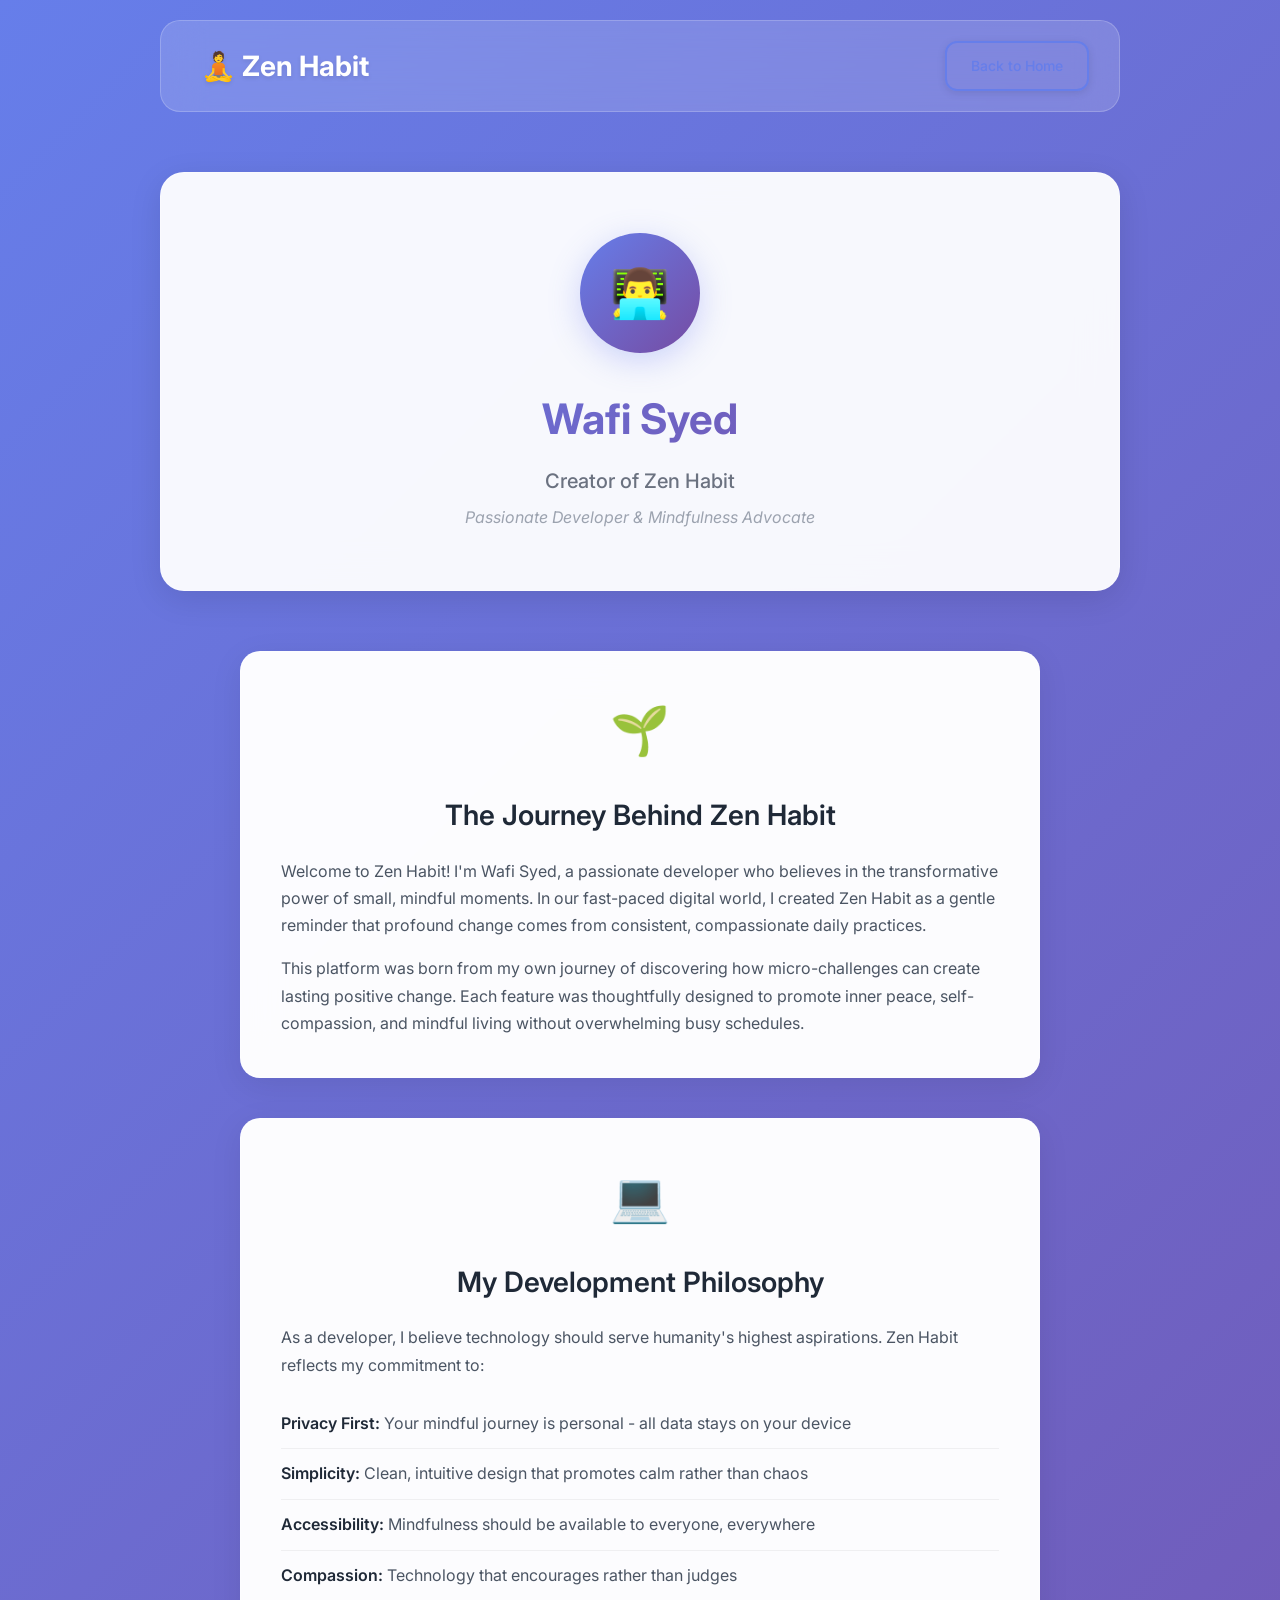
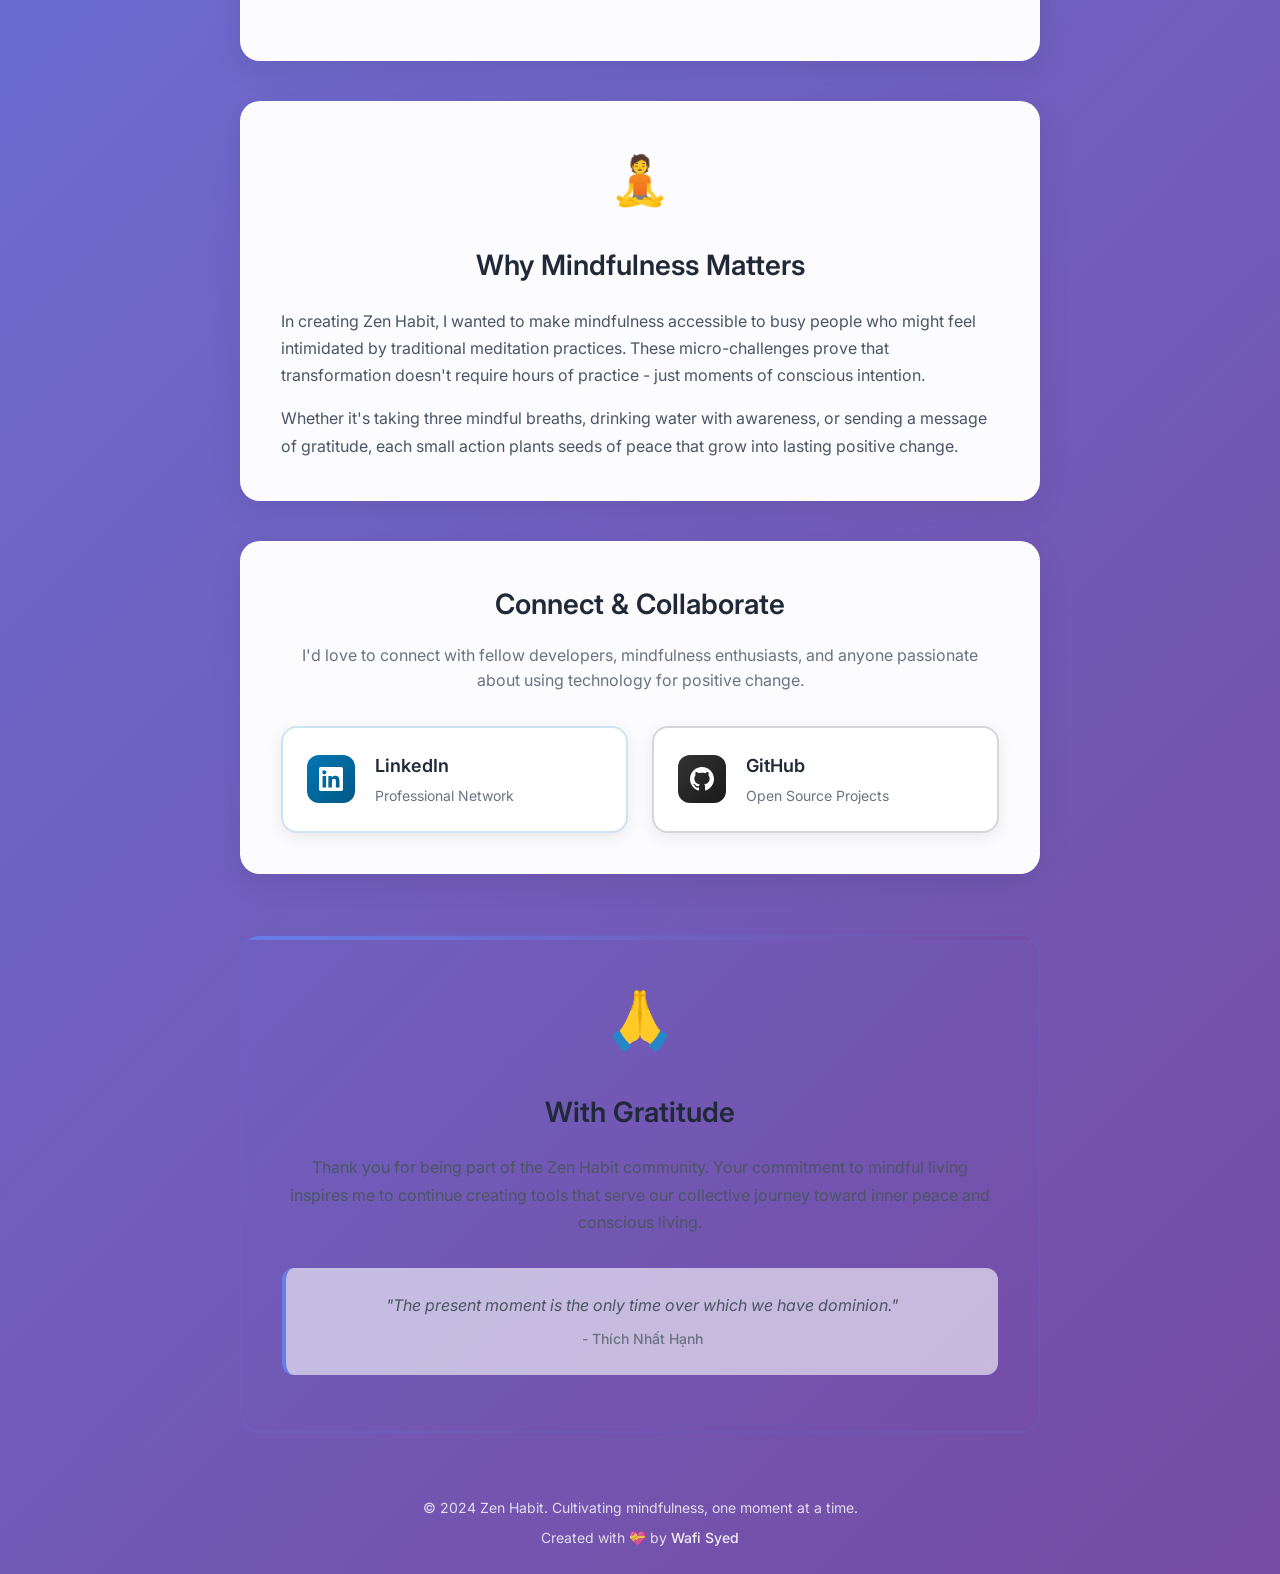
==== about.html @ 35d437af "✨ Add Beautiful About the Creator Page 🌸 NEW FEATURES: - Complete About page (about.html) with zen-i" ====
<!DOCTYPE html>
<html lang="en">
<head>
    <meta charset="UTF-8">
    <meta name="viewport" content="width=device-width, initial-scale=1.0">
    <title>About the Creator - Zen Habit</title>
    <link rel="stylesheet" href="css/styles.css">
    <link rel="stylesheet" href="css/about.css">
    <link href="https://fonts.googleapis.com/css2?family=Inter:wght@300;400;500;600;700&display=swap" rel="stylesheet">
    <link rel="icon" href="data:image/svg+xml,<svg xmlns='http://www.w3.org/2000/svg' viewBox='0 0 100 100'><text y='.9em' font-size='90'>🧘</text></svg>">
</head>
<body>
    <div class="container">
        <header class="header">
            <h1 class="logo">🧘 Zen Habit</h1>
            <nav class="nav">
                <a href="index.html" class="btn btn-outline">Back to Home</a>
            </nav>
        </header>

        <main class="main">
            <section class="about-section">
                <div class="about-hero">
                    <div class="creator-avatar">
                        <div class="avatar-placeholder">
                            <span class="avatar-emoji">👨‍💻</span>
                        </div>
                    </div>
                    <h1 class="creator-name">Wafi Syed</h1>
                    <p class="creator-title">Creator of Zen Habit</p>
                    <p class="creator-subtitle">Passionate Developer & Mindfulness Advocate</p>
                </div>

                <div class="about-content">
                    <div class="about-card">
                        <div class="card-icon">🌱</div>
                        <h2>The Journey Behind Zen Habit</h2>
                        <p>
                            Welcome to Zen Habit! I'm Wafi Syed, a passionate developer who believes in the transformative power of small, mindful moments. 
                            In our fast-paced digital world, I created Zen Habit as a gentle reminder that profound change comes from consistent, 
                            compassionate daily practices.
                        </p>
                        <p>
                            This platform was born from my own journey of discovering how micro-challenges can create lasting positive change. 
                            Each feature was thoughtfully designed to promote inner peace, self-compassion, and mindful living without overwhelming 
                            busy schedules.
                        </p>
                    </div>

                    <div class="about-card">
                        <div class="card-icon">💻</div>
                        <h2>My Development Philosophy</h2>
                        <p>
                            As a developer, I believe technology should serve humanity's highest aspirations. Zen Habit reflects my commitment to:
                        </p>
                        <ul class="philosophy-list">
                            <li><strong>Privacy First:</strong> Your mindful journey is personal - all data stays on your device</li>
                            <li><strong>Simplicity:</strong> Clean, intuitive design that promotes calm rather than chaos</li>
                            <li><strong>Accessibility:</strong> Mindfulness should be available to everyone, everywhere</li>
                            <li><strong>Compassion:</strong> Technology that encourages rather than judges</li>
                        </ul>
                    </div>

                    <div class="about-card">
                        <div class="card-icon">🧘</div>
                        <h2>Why Mindfulness Matters</h2>
                        <p>
                            In creating Zen Habit, I wanted to make mindfulness accessible to busy people who might feel intimidated by 
                            traditional meditation practices. These micro-challenges prove that transformation doesn't require hours of 
                            practice - just moments of conscious intention.
                        </p>
                        <p>
                            Whether it's taking three mindful breaths, drinking water with awareness, or sending a message of gratitude, 
                            each small action plants seeds of peace that grow into lasting positive change.
                        </p>
                    </div>

                    <div class="social-section">
                        <h2>Connect & Collaborate</h2>
                        <p>I'd love to connect with fellow developers, mindfulness enthusiasts, and anyone passionate about using technology for positive change.</p>
                        
                        <div class="social-links">
                            <a href="https://www.linkedin.com/in/wafisyed/" target="_blank" rel="noopener noreferrer" class="social-link linkedin">
                                <div class="social-icon">
                                    <svg viewBox="0 0 24 24" fill="currentColor">
                                        <path d="M20.447 20.452h-3.554v-5.569c0-1.328-.027-3.037-1.852-3.037-1.853 0-2.136 1.445-2.136 2.939v5.667H9.351V9h3.414v1.561h.046c.477-.9 1.637-1.85 3.37-1.85 3.601 0 4.267 2.37 4.267 5.455v6.286zM5.337 7.433c-1.144 0-2.063-.926-2.063-2.065 0-1.138.92-2.063 2.063-2.063 1.14 0 2.064.925 2.064 2.063 0 1.139-.925 2.065-2.064 2.065zm1.782 13.019H3.555V9h3.564v11.452zM22.225 0H1.771C.792 0 0 .774 0 1.729v20.542C0 23.227.792 24 1.771 24h20.451C23.2 24 24 23.227 24 22.271V1.729C24 .774 23.2 0 22.222 0h.003z"/>
                                    </svg>
                                </div>
                                <div class="social-text">
                                    <span class="social-title">LinkedIn</span>
                                    <span class="social-subtitle">Professional Network</span>
                                </div>
                            </a>

                            <a href="https://github.com/WafflesNZXT/" target="_blank" rel="noopener noreferrer" class="social-link github">
                                <div class="social-icon">
                                    <svg viewBox="0 0 24 24" fill="currentColor">
                                        <path d="M12 0c-6.626 0-12 5.373-12 12 0 5.302 3.438 9.8 8.207 11.387.599.111.793-.261.793-.577v-2.234c-3.338.726-4.033-1.416-4.033-1.416-.546-1.387-1.333-1.756-1.333-1.756-1.089-.745.083-.729.083-.729 1.205.084 1.839 1.237 1.839 1.237 1.07 1.834 2.807 1.304 3.492.997.107-.775.418-1.305.762-1.604-2.665-.305-5.467-1.334-5.467-5.931 0-1.311.469-2.381 1.236-3.221-.124-.303-.535-1.524.117-3.176 0 0 1.008-.322 3.301 1.23.957-.266 1.983-.399 3.003-.404 1.02.005 2.047.138 3.006.404 2.291-1.552 3.297-1.23 3.297-1.23.653 1.653.242 2.874.118 3.176.77.84 1.235 1.911 1.235 3.221 0 4.609-2.807 5.624-5.479 5.921.43.372.823 1.102.823 2.222v3.293c0 .319.192.694.801.576 4.765-1.589 8.199-6.086 8.199-11.386 0-6.627-5.373-12-12-12z"/>
                                    </svg>
                                </div>
                                <div class="social-text">
                                    <span class="social-title">GitHub</span>
                                    <span class="social-subtitle">Open Source Projects</span>
                                </div>
                            </a>
                        </div>
                    </div>

                    <div class="gratitude-section">
                        <div class="gratitude-card">
                            <div class="gratitude-icon">🙏</div>
                            <h2>With Gratitude</h2>
                            <p>
                                Thank you for being part of the Zen Habit community. Your commitment to mindful living inspires me to 
                                continue creating tools that serve our collective journey toward inner peace and conscious living.
                            </p>
                            <p class="gratitude-quote">
                                <em>"The present moment is the only time over which we have dominion."</em><br>
                                <span class="quote-author">- Thích Nhất Hạnh</span>
                            </p>
                        </div>
                    </div>
                </div>
            </section>
        </main>

        <footer class="footer">
            <p>&copy; 2024 Zen Habit. Cultivating mindfulness, one moment at a time.</p>
            <p class="footer-creator">Created with 💝 by <a href="#" class="footer-link">Wafi Syed</a></p>
        </footer>
    </div>
</body>
</html>
---- css/styles.css ----
/* Reset and Base Styles */
* {
    margin: 0;
    padding: 0;
    box-sizing: border-box;
}

body {
    font-family: 'Inter', -apple-system, BlinkMacSystemFont, 'Segoe UI', Roboto, sans-serif;
    line-height: 1.6;
    color: #333;
    background: linear-gradient(135deg, #667eea 0%, #764ba2 100%);
    min-height: 100vh;
}

.container {
    max-width: 1000px;
    margin: 0 auto;
    padding: 0 20px;
    min-height: 100vh;
    display: flex;
    flex-direction: column;
}

/* Utility Classes */
.hidden {
    display: none !important;
}

.btn {
    padding: 12px 24px;
    border: none;
    border-radius: 12px;
    font-size: 14px;
    font-weight: 500;
    cursor: pointer;
    transition: all 0.3s ease;
    text-decoration: none;
    display: inline-block;
    text-align: center;
    box-shadow: 0 2px 8px rgba(0, 0, 0, 0.1);
}

.btn-primary {
    background: linear-gradient(135deg, #667eea 0%, #764ba2 100%);
    color: white;
}

.btn-primary:hover {
    transform: translateY(-2px);
    box-shadow: 0 4px 12px rgba(0, 0, 0, 0.2);
}

.btn-secondary {
    background: transparent;
    color: white;
    border: 2px solid rgba(255, 255, 255, 0.8);
}

.btn-secondary:hover {
    background: rgba(255, 255, 255, 0.1);
    border-color: white;
}

.btn-success {
    background: linear-gradient(135deg, #10b981 0%, #059669 100%);
    color: white;
}

.btn-success:hover {
    transform: translateY(-2px);
    box-shadow: 0 4px 12px rgba(16, 185, 129, 0.3);
}

.btn-outline {
    background: transparent;
    color: #667eea;
    border: 2px solid #667eea;
}

.btn-outline:hover {
    background: #667eea;
    color: white;
}

.btn-large {
    padding: 16px 32px;
    font-size: 16px;
    font-weight: 600;
    border-radius: 16px;
}

.btn-full {
    width: 100%;
}

/* Header */
.header {
    display: flex;
    justify-content: space-between;
    align-items: center;
    padding: 20px 0;
    background: rgba(255, 255, 255, 0.15);
    backdrop-filter: blur(20px);
    border-radius: 20px;
    margin: 20px 0;
    padding: 20px 30px;
    border: 1px solid rgba(255, 255, 255, 0.2);
}

.logo {
    font-size: 28px;
    font-weight: 700;
    margin-left: 10px;
    color: white;
    text-shadow: 0 2px 4px rgba(0, 0, 0, 0.1);
}

.nav {
    display: flex;
    gap: 12px;
}

/* Main Content */
.main {
    flex: 1;
    display: flex;
    flex-direction: column;
    justify-content: center;
}

/* Welcome Section */
.welcome-section {
    text-align: center;
    color: white;
    padding: 40px 0;
}

.hero h2 {
    font-size: 52px;
    font-weight: 700;
    margin-bottom: 24px;
    line-height: 1.2;
    text-shadow: 0 2px 8px rgba(0, 0, 0, 0.1);
}

.hero p {
    font-size: 22px;
    margin-bottom: 40px;
    opacity: 0.95;
    max-width: 700px;
    margin-left: auto;
    margin-right: auto;
    line-height: 1.6;
}

.cta-buttons {
    display: flex;
    gap: 20px;
    justify-content: center;
    margin-bottom: 80px;
}

.features {
    display: grid;
    grid-template-columns: repeat(auto-fit, minmax(320px, 1fr));
    gap: 30px;
    margin-top: 60px;
}

.feature {
    background: rgba(255, 255, 255, 0.15);
    backdrop-filter: blur(20px);
    padding: 40px 30px;
    border-radius: 20px;
    text-align: center;
    border: 1px solid rgba(255, 255, 255, 0.2);
    transition: transform 0.3s ease;
}

.feature:hover {
    transform: translateY(-5px);
}

.feature-icon {
    font-size: 56px;
    margin-bottom: 24px;
}

.feature h3 {
    font-size: 24px;
    font-weight: 600;
    margin-bottom: 16px;
}

.feature p {
    opacity: 0.9;
    font-size: 16px;
    line-height: 1.6;
}

/* Dashboard Section */
.dashboard-section {
    background: rgba(255, 255, 255, 0.98);
    backdrop-filter: blur(20px);
    border-radius: 24px;
    padding: 40px;
    margin: 20px 0;
    color: #333;
    border: 1px solid rgba(255, 255, 255, 0.3);
    box-shadow: 0 8px 32px rgba(0, 0, 0, 0.1);
}

.user-welcome {
    text-align: center;
    margin-bottom: 40px;
}

.user-welcome h2 {
    font-size: 36px;
    font-weight: 600;
    margin-bottom: 24px;
    color: #1f2937;
    background: linear-gradient(135deg, #667eea 0%, #764ba2 100%);
    -webkit-background-clip: text;
    -webkit-text-fill-color: transparent;
    background-clip: text;
}

.user-stats {
    display: flex;
    justify-content: center;
    gap: 60px;
}

.stat {
    text-align: center;
}

.stat-number {
    display: block;
    font-size: 42px;
    font-weight: 700;
    background: linear-gradient(135deg, #667eea 0%, #764ba2 100%);
    -webkit-background-clip: text;
    -webkit-text-fill-color: transparent;
    background-clip: text;
}

.stat-label {
    font-size: 14px;
    color: #6b7280;
    font-weight: 500;
    text-transform: uppercase;
    letter-spacing: 0.5px;
}

/* Challenge Card */
.challenge-card {
    background: white;
    border-radius: 20px;
    padding: 32px;
    box-shadow: 0 12px 32px rgba(0, 0, 0, 0.08);
    margin-bottom: 32px;
    border: 1px solid rgba(0, 0, 0, 0.05);
}

.challenge-header {
    display: flex;
    justify-content: space-between;
    align-items: center;
    margin-bottom: 24px;
}

.challenge-header h3 {
    font-size: 22px;
    font-weight: 600;
    color: #1f2937;
}

.challenge-date {
    font-size: 14px;
    color: #6b7280;
    font-weight: 500;
}

.challenge-content {
    display: flex;
    align-items: center;
    gap: 24px;
    margin-bottom: 32px;
}

.challenge-icon {
    font-size: 56px;
    width: 96px;
    height: 96px;
    display: flex;
    align-items: center;
    justify-content: center;
    background: linear-gradient(135deg, #f3f4f6 0%, #e5e7eb 100%);
    border-radius: 50%;
    box-shadow: 0 4px 12px rgba(0, 0, 0, 0.1);
}

.challenge-text h4 {
    font-size: 26px;
    font-weight: 600;
    margin-bottom: 12px;
    color: #1f2937;
}

.challenge-text p {
    color: #6b7280;
    font-size: 16px;
    line-height: 1.6;
}

.challenge-actions {
    display: flex;
    gap: 16px;
}

.challenge-status {
    margin-top: 24px;
    padding: 20px;
    background: linear-gradient(135deg, #ecfdf5 0%, #d1fae5 100%);
    border-radius: 12px;
    border-left: 4px solid #10b981;
}

.status-complete {
    display: flex;
    align-items: center;
    gap: 12px;
    color: #065f46;
    font-weight: 500;
}

.status-icon {
    font-size: 20px;
}

.dashboard-actions {
    display: flex;
    gap: 16px;
    justify-content: center;
}

/* Progress Section */
.progress-section {
    background: rgba(255, 255, 255, 0.98);
    backdrop-filter: blur(20px);
    border-radius: 24px;
    padding: 40px;
    margin: 20px 0;
    color: #333;
    border: 1px solid rgba(255, 255, 255, 0.3);
    box-shadow: 0 8px 32px rgba(0, 0, 0, 0.1);
}

.progress-header {
    display: flex;
    justify-content: space-between;
    align-items: center;
    margin-bottom: 32px;
}

.progress-header h2 {
    font-size: 32px;
    font-weight: 600;
    background: linear-gradient(135deg, #667eea 0%, #764ba2 100%);
    -webkit-background-clip: text;
    -webkit-text-fill-color: transparent;
    background-clip: text;
}

.progress-stats {
    display: grid;
    grid-template-columns: repeat(auto-fit, minmax(320px, 1fr));
    gap: 32px;
}

.progress-card {
    background: white;
    border-radius: 20px;
    padding: 28px;
    box-shadow: 0 8px 24px rgba(0, 0, 0, 0.08);
    border: 1px solid rgba(0, 0, 0, 0.05);
}

.progress-card h3 {
    font-size: 20px;
    font-weight: 600;
    margin-bottom: 24px;
    color: #1f2937;
}

.week-grid {
    display: grid;
    grid-template-columns: repeat(7, 1fr);
    gap: 8px;
}

.day-cell {
    aspect-ratio: 1;
    border-radius: 12px;
    display: flex;
    align-items: center;
    justify-content: center;
    font-size: 12px;
    font-weight: 500;
    background: #f9fafb;
    color: #6b7280;
    transition: all 0.3s ease;
}

.day-cell.completed {
    background: linear-gradient(135deg, #10b981 0%, #059669 100%);
    color: white;
    transform: scale(1.1);
}

.day-cell.today {
    border: 2px solid #667eea;
    background: rgba(102, 126, 234, 0.1);
}

.recent-challenges {
    display: flex;
    flex-direction: column;
    gap: 16px;
}

.recent-challenge {
    display: flex;
    align-items: center;
    gap: 16px;
    padding: 16px;
    background: #f9fafb;
    border-radius: 12px;
    transition: background 0.3s ease;
}

.recent-challenge:hover {
    background: #f3f4f6;
}

.recent-challenge-icon {
    font-size: 24px;
}

.recent-challenge-text {
    flex: 1;
}

.recent-challenge-title {
    font-weight: 500;
    color: #1f2937;
    font-size: 14px;
    margin-bottom: 4px;
}

.recent-challenge-date {
    font-size: 12px;
    color: #6b7280;
}

.recent-challenge-status {
    font-size: 12px;
    padding: 6px 12px;
    border-radius: 8px;
    font-weight: 500;
}

.recent-challenge-status.completed {
    background: #ecfdf5;
    color: #065f46;
}

.recent-challenge-status.skipped {
    background: #fef3c7;
    color: #92400e;
}

/* Footer */
.footer {
    text-align: center;
    padding: 24px 0;
    color: rgba(255, 255, 255, 0.8);
    font-size: 14px;
}

.footer-creator {
    margin-top: 8px;
    font-size: 14px;
    color: rgba(255, 255, 255, 0.8);
}

.footer-link {
    color: rgba(255, 255, 255, 0.9);
    text-decoration: none;
    font-weight: 500;
    transition: color 0.3s ease;
}

.footer-link:hover {
    color: white;
    text-decoration: underline;
}

/* Responsive Design */
@media (max-width: 768px) {
    .container {
        padding: 0 16px;
    }
    
    .header {
        flex-direction: column;
        gap: 20px;
        text-align: center;
    }
    
    .hero h2 {
        font-size: 40px;
    }
    
    .hero p {
        font-size: 18px;
    }
    
    .cta-buttons {
        flex-direction: column;
        align-items: center;
    }
    
    .features {
        grid-template-columns: 1fr;
        gap: 20px;
    }
    
    .user-stats {
        gap: 40px;
    }
    
    .challenge-content {
        flex-direction: column;
        text-align: center;
    }
    
    .challenge-actions {
        flex-direction: column;
    }
    
    .dashboard-actions {
        flex-direction: column;
    }
    
    .progress-header {
        flex-direction: column;
        gap: 16px;
        text-align: center;
    }
    
    .progress-stats {
        grid-template-columns: 1fr;
    }
}

@media (max-width: 480px) {
    .dashboard-section,
    .progress-section {
        padding: 24px;
        margin: 16px 0;
    }
    
    .challenge-card {
        padding: 24px;
    }
    
    .hero h2 {
        font-size: 32px;
    }
    
    .user-welcome h2 {
        font-size: 28px;
    }
    
    .user-stats {
        gap: 24px;
    }
    
    .stat-number {
        font-size: 32px;
    }
}
---- css/about.css ----
/* About Page Styles for Zen Habit */

.about-section {
    padding: 40px 0;
    color: #333;
}

.about-hero {
    text-align: center;
    margin-bottom: 60px;
    background: rgba(255, 255, 255, 0.95);
    backdrop-filter: blur(20px);
    border-radius: 24px;
    padding: 60px 40px;
    border: 1px solid rgba(255, 255, 255, 0.3);
    box-shadow: 0 8px 32px rgba(0, 0, 0, 0.1);
}

.creator-avatar {
    margin-bottom: 32px;
}

.avatar-placeholder {
    width: 120px;
    height: 120px;
    border-radius: 50%;
    background: linear-gradient(135deg, #667eea 0%, #764ba2 100%);
    display: flex;
    align-items: center;
    justify-content: center;
    margin: 0 auto;
    box-shadow: 0 8px 32px rgba(102, 126, 234, 0.3);
    transition: transform 0.3s ease;
}

.avatar-placeholder:hover {
    transform: scale(1.05);
}

.avatar-emoji {
    font-size: 48px;
    filter: brightness(1.2);
}

.creator-name {
    font-size: 42px;
    font-weight: 700;
    margin-bottom: 12px;
    background: linear-gradient(135deg, #667eea 0%, #764ba2 100%);
    -webkit-background-clip: text;
    -webkit-text-fill-color: transparent;
    background-clip: text;
}

.creator-title {
    font-size: 20px;
    font-weight: 500;
    color: #6b7280;
    margin-bottom: 8px;
}

.creator-subtitle {
    font-size: 16px;
    color: #9ca3af;
    font-style: italic;
}

.about-content {
    display: flex;
    flex-direction: column;
    gap: 40px;
    max-width: 800px;
    margin: 0 auto;
}

.about-card {
    background: rgba(255, 255, 255, 0.98);
    backdrop-filter: blur(20px);
    border-radius: 20px;
    padding: 40px;
    border: 1px solid rgba(255, 255, 255, 0.3);
    box-shadow: 0 8px 32px rgba(0, 0, 0, 0.08);
    transition: transform 0.3s ease, box-shadow 0.3s ease;
}

.about-card:hover {
    transform: translateY(-5px);
    box-shadow: 0 12px 40px rgba(0, 0, 0, 0.12);
}

.card-icon {
    font-size: 48px;
    margin-bottom: 24px;
    text-align: center;
}

.about-card h2 {
    font-size: 28px;
    font-weight: 600;
    margin-bottom: 20px;
    color: #1f2937;
    text-align: center;
}

.about-card p {
    font-size: 16px;
    line-height: 1.7;
    color: #4b5563;
    margin-bottom: 16px;
}

.about-card p:last-child {
    margin-bottom: 0;
}

.philosophy-list {
    list-style: none;
    padding: 0;
    margin: 20px 0;
}

.philosophy-list li {
    padding: 12px 0;
    border-bottom: 1px solid rgba(0, 0, 0, 0.05);
    font-size: 16px;
    line-height: 1.6;
    color: #4b5563;
}

.philosophy-list li:last-child {
    border-bottom: none;
}

.philosophy-list strong {
    color: #1f2937;
    font-weight: 600;
}

.social-section {
    background: rgba(255, 255, 255, 0.98);
    backdrop-filter: blur(20px);
    border-radius: 20px;
    padding: 40px;
    border: 1px solid rgba(255, 255, 255, 0.3);
    box-shadow: 0 8px 32px rgba(0, 0, 0, 0.08);
    text-align: center;
}

.social-section h2 {
    font-size: 28px;
    font-weight: 600;
    margin-bottom: 16px;
    color: #1f2937;
}

.social-section p {
    font-size: 16px;
    color: #6b7280;
    margin-bottom: 32px;
    line-height: 1.6;
}

.social-links {
    display: grid;
    grid-template-columns: repeat(auto-fit, minmax(280px, 1fr));
    gap: 24px;
    margin-top: 32px;
}

.social-link {
    display: flex;
    align-items: center;
    gap: 20px;
    padding: 24px;
    background: white;
    border-radius: 16px;
    text-decoration: none;
    color: inherit;
    border: 2px solid transparent;
    transition: all 0.3s ease;
    box-shadow: 0 4px 16px rgba(0, 0, 0, 0.08);
}

.social-link:hover {
    transform: translateY(-3px);
    box-shadow: 0 8px 24px rgba(0, 0, 0, 0.12);
}

.social-link.linkedin {
    border-color: rgba(0, 119, 181, 0.2);
}

.social-link.linkedin:hover {
    border-color: #0077b5;
    background: rgba(0, 119, 181, 0.02);
}

.social-link.github {
    border-color: rgba(51, 51, 51, 0.2);
}

.social-link.github:hover {
    border-color: #333;
    background: rgba(51, 51, 51, 0.02);
}

.social-icon {
    width: 48px;
    height: 48px;
    display: flex;
    align-items: center;
    justify-content: center;
    border-radius: 12px;
    flex-shrink: 0;
}

.linkedin .social-icon {
    background: linear-gradient(135deg, #0077b5 0%, #005885 100%);
    color: white;
}

.github .social-icon {
    background: linear-gradient(135deg, #333 0%, #1a1a1a 100%);
    color: white;
}

.social-icon svg {
    width: 24px;
    height: 24px;
}

.social-text {
    display: flex;
    flex-direction: column;
    align-items: flex-start;
    text-align: left;
}

.social-title {
    font-size: 18px;
    font-weight: 600;
    color: #1f2937;
    margin-bottom: 4px;
}

.social-subtitle {
    font-size: 14px;
    color: #6b7280;
}

.gratitude-section {
    margin-top: 20px;
}

.gratitude-card {
    background: linear-gradient(135deg, rgba(102, 126, 234, 0.05) 0%, rgba(118, 75, 162, 0.05) 100%);
    border: 2px solid rgba(102, 126, 234, 0.1);
    border-radius: 20px;
    padding: 40px;
    text-align: center;
    position: relative;
    overflow: hidden;
}

.gratitude-card::before {
    content: '';
    position: absolute;
    top: 0;
    left: 0;
    right: 0;
    height: 4px;
    background: linear-gradient(135deg, #667eea 0%, #764ba2 100%);
}

.gratitude-icon {
    font-size: 56px;
    margin-bottom: 24px;
}

.gratitude-card h2 {
    font-size: 28px;
    font-weight: 600;
    margin-bottom: 20px;
    color: #1f2937;
}

.gratitude-card p {
    font-size: 16px;
    line-height: 1.7;
    color: #4b5563;
    margin-bottom: 16px;
}

.gratitude-quote {
    font-size: 18px;
    font-style: italic;
    color: #667eea;
    margin-top: 32px;
    padding: 24px;
    background: rgba(255, 255, 255, 0.6);
    border-radius: 12px;
    border-left: 4px solid #667eea;
}

.quote-author {
    font-size: 14px;
    font-weight: 500;
    color: #6b7280;
    font-style: normal;
    margin-top: 8px;
    display: block;
}

.footer-creator {
    margin-top: 8px;
    font-size: 14px;
    color: rgba(255, 255, 255, 0.8);
}

.footer-link {
    color: rgba(255, 255, 255, 0.9);
    text-decoration: none;
    font-weight: 500;
    transition: color 0.3s ease;
}

.footer-link:hover {
    color: white;
    text-decoration: underline;
}

/* Responsive Design */
@media (max-width: 768px) {
    .about-hero {
        padding: 40px 24px;
    }
    
    .creator-name {
        font-size: 32px;
    }
    
    .about-card {
        padding: 28px;
    }
    
    .about-card h2 {
        font-size: 24px;
    }
    
    .social-links {
        grid-template-columns: 1fr;
    }
    
    .social-link {
        padding: 20px;
    }
    
    .gratitude-card {
        padding: 28px;
    }
}

@media (max-width: 480px) {
    .about-section {
        padding: 20px 0;
    }
    
    .about-hero {
        padding: 32px 20px;
        margin-bottom: 40px;
    }
    
    .avatar-placeholder {
        width: 100px;
        height: 100px;
    }
    
    .avatar-emoji {
        font-size: 40px;
    }
    
    .creator-name {
        font-size: 28px;
    }
    
    .about-content {
        gap: 28px;
    }
    
    .about-card {
        padding: 24px;
    }
    
    .card-icon {
        font-size: 40px;
        margin-bottom: 20px;
    }
    
    .about-card h2 {
        font-size: 22px;
    }
    
    .social-section {
        padding: 28px;
    }
    
    .social-link {
        flex-direction: column;
        text-align: center;
        gap: 16px;
        padding: 24px 16px;
    }
    
    .social-text {
        align-items: center;
        text-align: center;
    }
    
    .gratitude-card {
        padding: 24px;
    }
    
    .gratitude-icon {
        font-size: 48px;
    }
    
    .gratitude-quote {
        font-size: 16px;
        padding: 20px;
    }
}
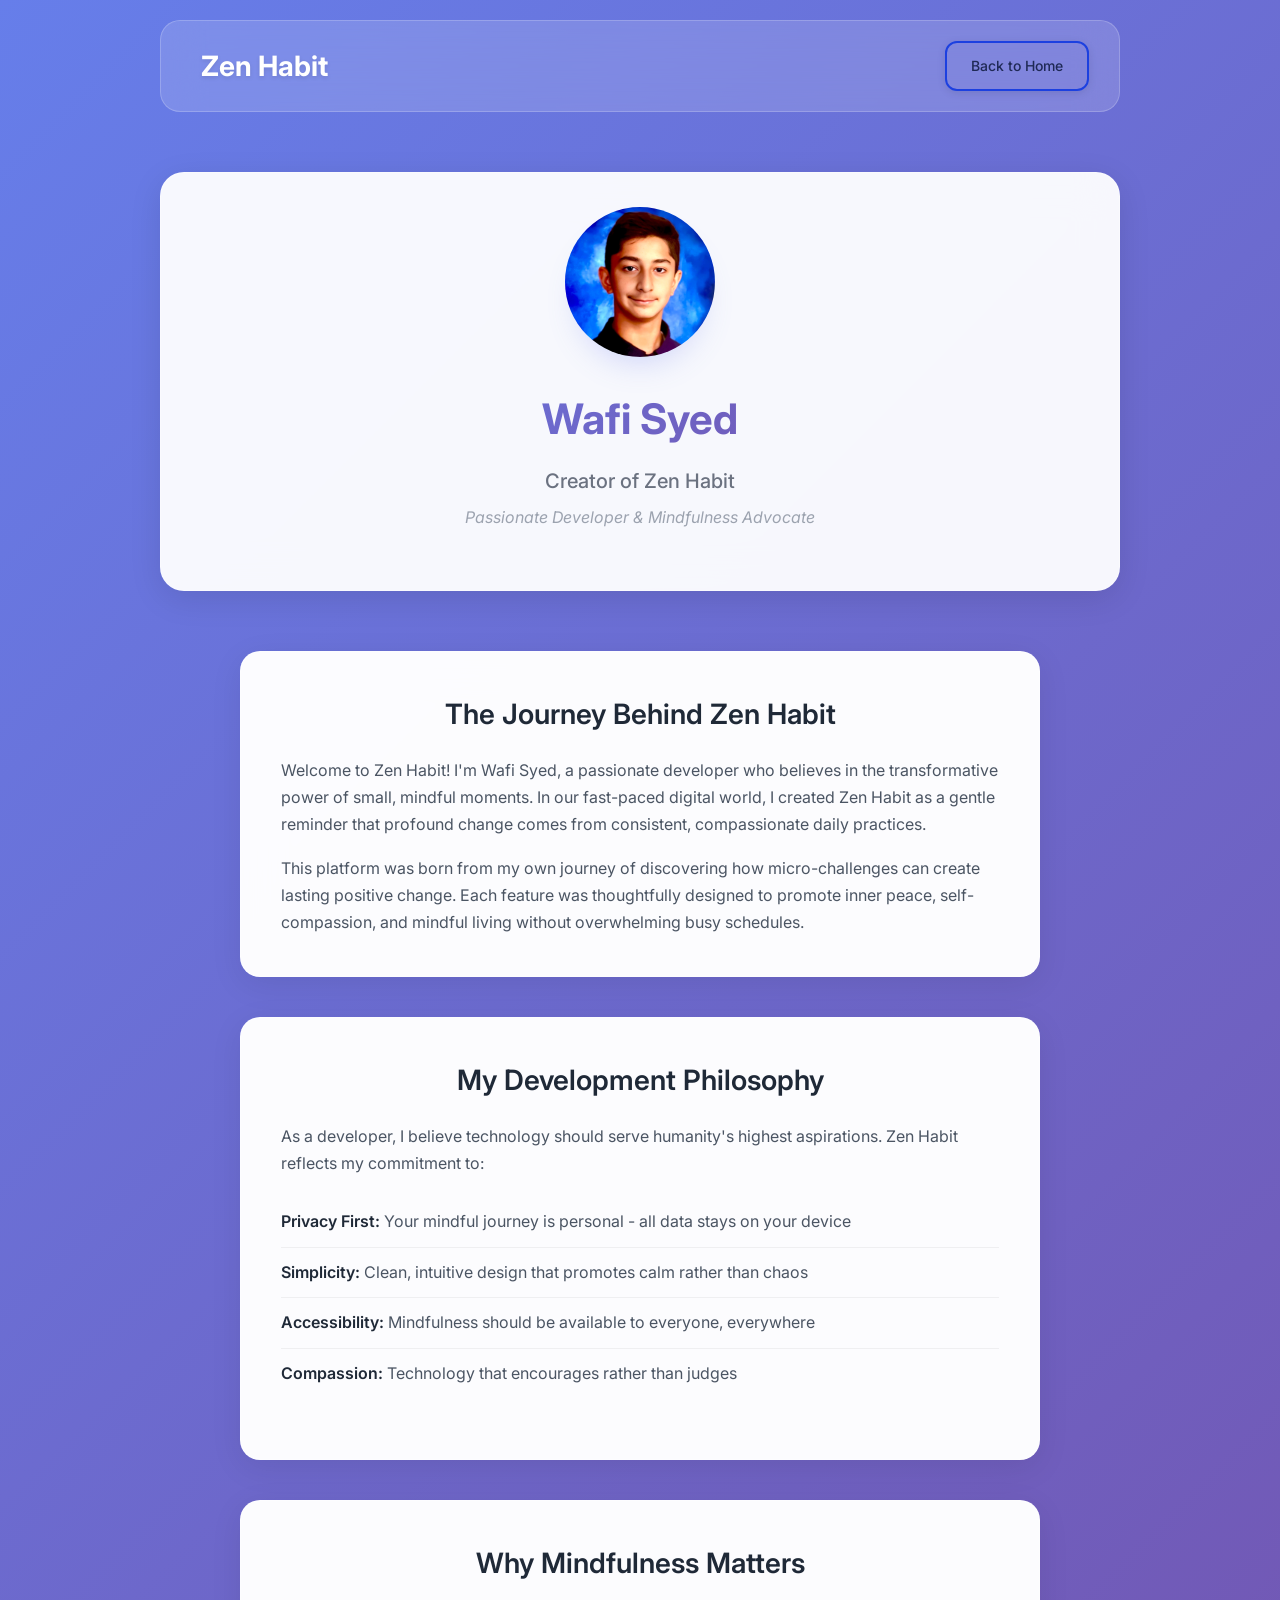
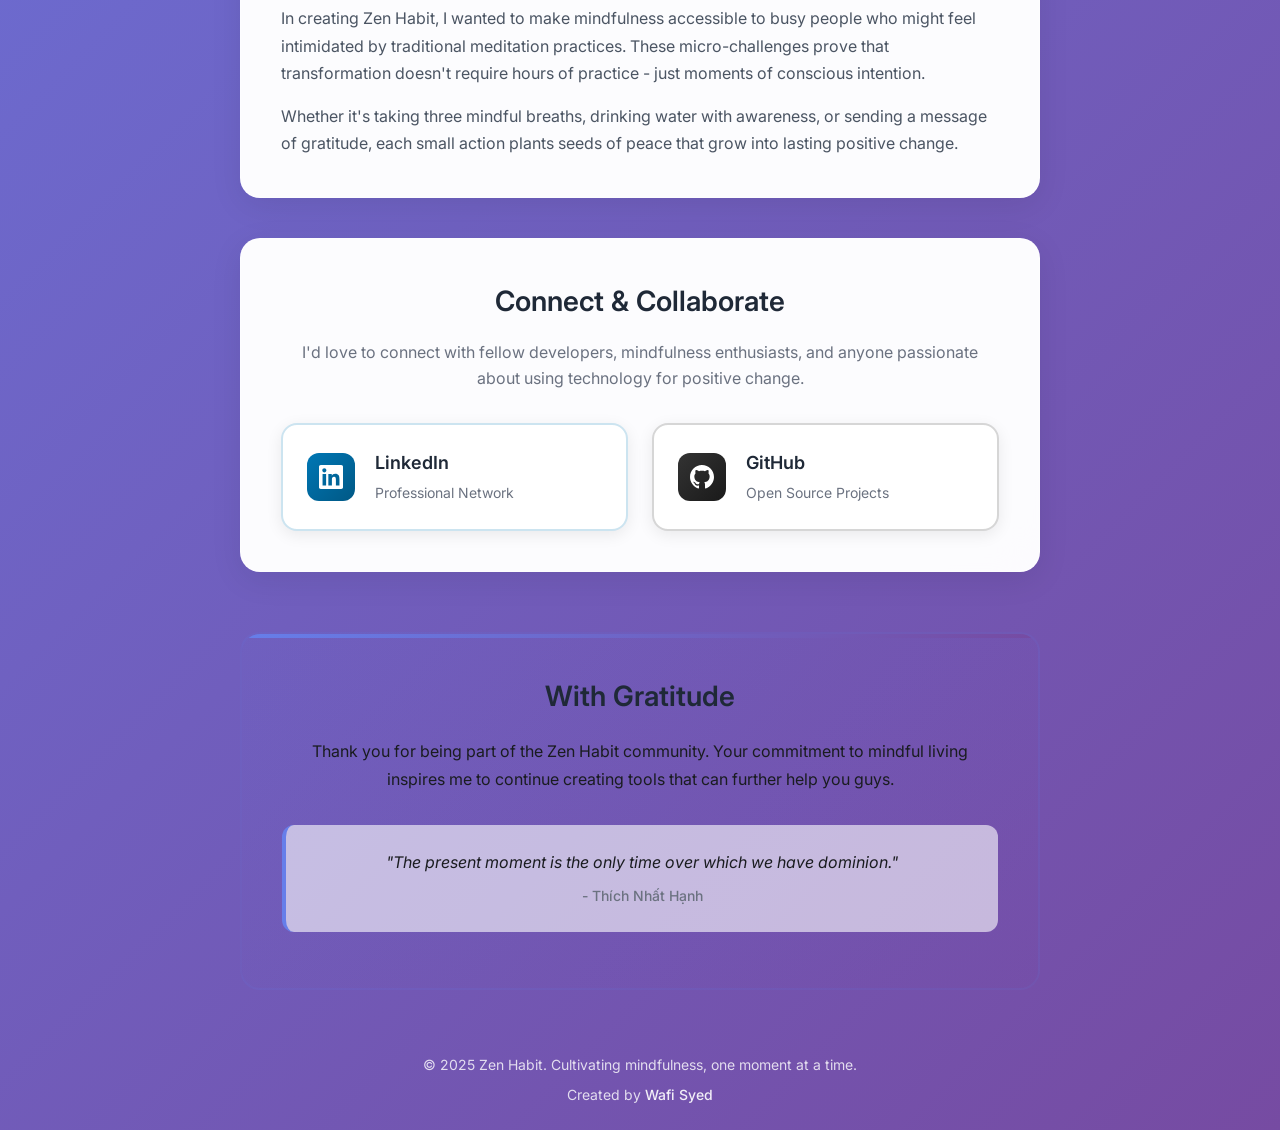
==== commit f5fc805b: "New Changes: About Me Page, Home Page." ====
--- a/about.html
+++ b/about.html
@@ -12,7 +12,7 @@
 <body>
     <div class="container">
         <header class="header">
-            <h1 class="logo">🧘 Zen Habit</h1>
+            <h1 class="logo">Zen Habit</h1>
             <nav class="nav">
                 <a href="index.html" class="btn btn-outline">Back to Home</a>
             </nav>
@@ -23,7 +23,7 @@
                 <div class="about-hero">
                     <div class="creator-avatar">
                         <div class="avatar-placeholder">
-                            <span class="avatar-emoji">👨‍💻</span>
+                            <span class="avatar-emoji"><img class="aboutlogo" src="WafiSyedLogo.jpeg"></span>
                         </div>
                     </div>
                     <h1 class="creator-name">Wafi Syed</h1>
@@ -33,7 +33,6 @@
 
                 <div class="about-content">
                     <div class="about-card">
-                        <div class="card-icon">🌱</div>
                         <h2>The Journey Behind Zen Habit</h2>
                         <p>
                             Welcome to Zen Habit! I'm Wafi Syed, a passionate developer who believes in the transformative power of small, mindful moments. 
@@ -48,7 +47,6 @@
                     </div>
 
                     <div class="about-card">
-                        <div class="card-icon">💻</div>
                         <h2>My Development Philosophy</h2>
                         <p>
                             As a developer, I believe technology should serve humanity's highest aspirations. Zen Habit reflects my commitment to:
@@ -62,7 +60,6 @@
                     </div>
 
                     <div class="about-card">
-                        <div class="card-icon">🧘</div>
                         <h2>Why Mindfulness Matters</h2>
                         <p>
                             In creating Zen Habit, I wanted to make mindfulness accessible to busy people who might feel intimidated by 
@@ -108,11 +105,10 @@
 
                     <div class="gratitude-section">
                         <div class="gratitude-card">
-                            <div class="gratitude-icon">🙏</div>
                             <h2>With Gratitude</h2>
                             <p>
                                 Thank you for being part of the Zen Habit community. Your commitment to mindful living inspires me to 
-                                continue creating tools that serve our collective journey toward inner peace and conscious living.
+                                continue creating tools that can further help you guys.
                             </p>
                             <p class="gratitude-quote">
                                 <em>"The present moment is the only time over which we have dominion."</em><br>
@@ -125,8 +121,8 @@
         </main>
 
         <footer class="footer">
-            <p>&copy; 2024 Zen Habit. Cultivating mindfulness, one moment at a time.</p>
-            <p class="footer-creator">Created with 💝 by <a href="#" class="footer-link">Wafi Syed</a></p>
+            <p>&copy; 2025 Zen Habit. Cultivating mindfulness, one moment at a time.</p>
+            <p class="footer-creator">Created by <a href="#" class="footer-link">Wafi Syed</a></p>
         </footer>
     </div>
 </body>
--- a/css/styles.css
+++ b/css/styles.css
@@ -74,8 +74,9 @@
 
 .btn-outline {
     background: transparent;
-    color: #667eea;
-    border: 2px solid #667eea;
+    text-align: center;
+    color: #1f2955;
+    border: 2px solid #1c40e0;
 }
 
 .btn-outline:hover {
--- a/css/about.css
+++ b/css/about.css
@@ -38,8 +38,13 @@
 }
 
 .avatar-emoji {
-    font-size: 48px;
+    font-size: 50px;
     filter: brightness(1.2);
+}
+
+.aboutlogo {
+    width: 150px;
+    border-radius: 50%;
 }
 
 .creator-name {
@@ -287,7 +292,7 @@
 .gratitude-card p {
     font-size: 16px;
     line-height: 1.7;
-    color: #4b5563;
+    color: #1a1c20;
     margin-bottom: 16px;
 }
 
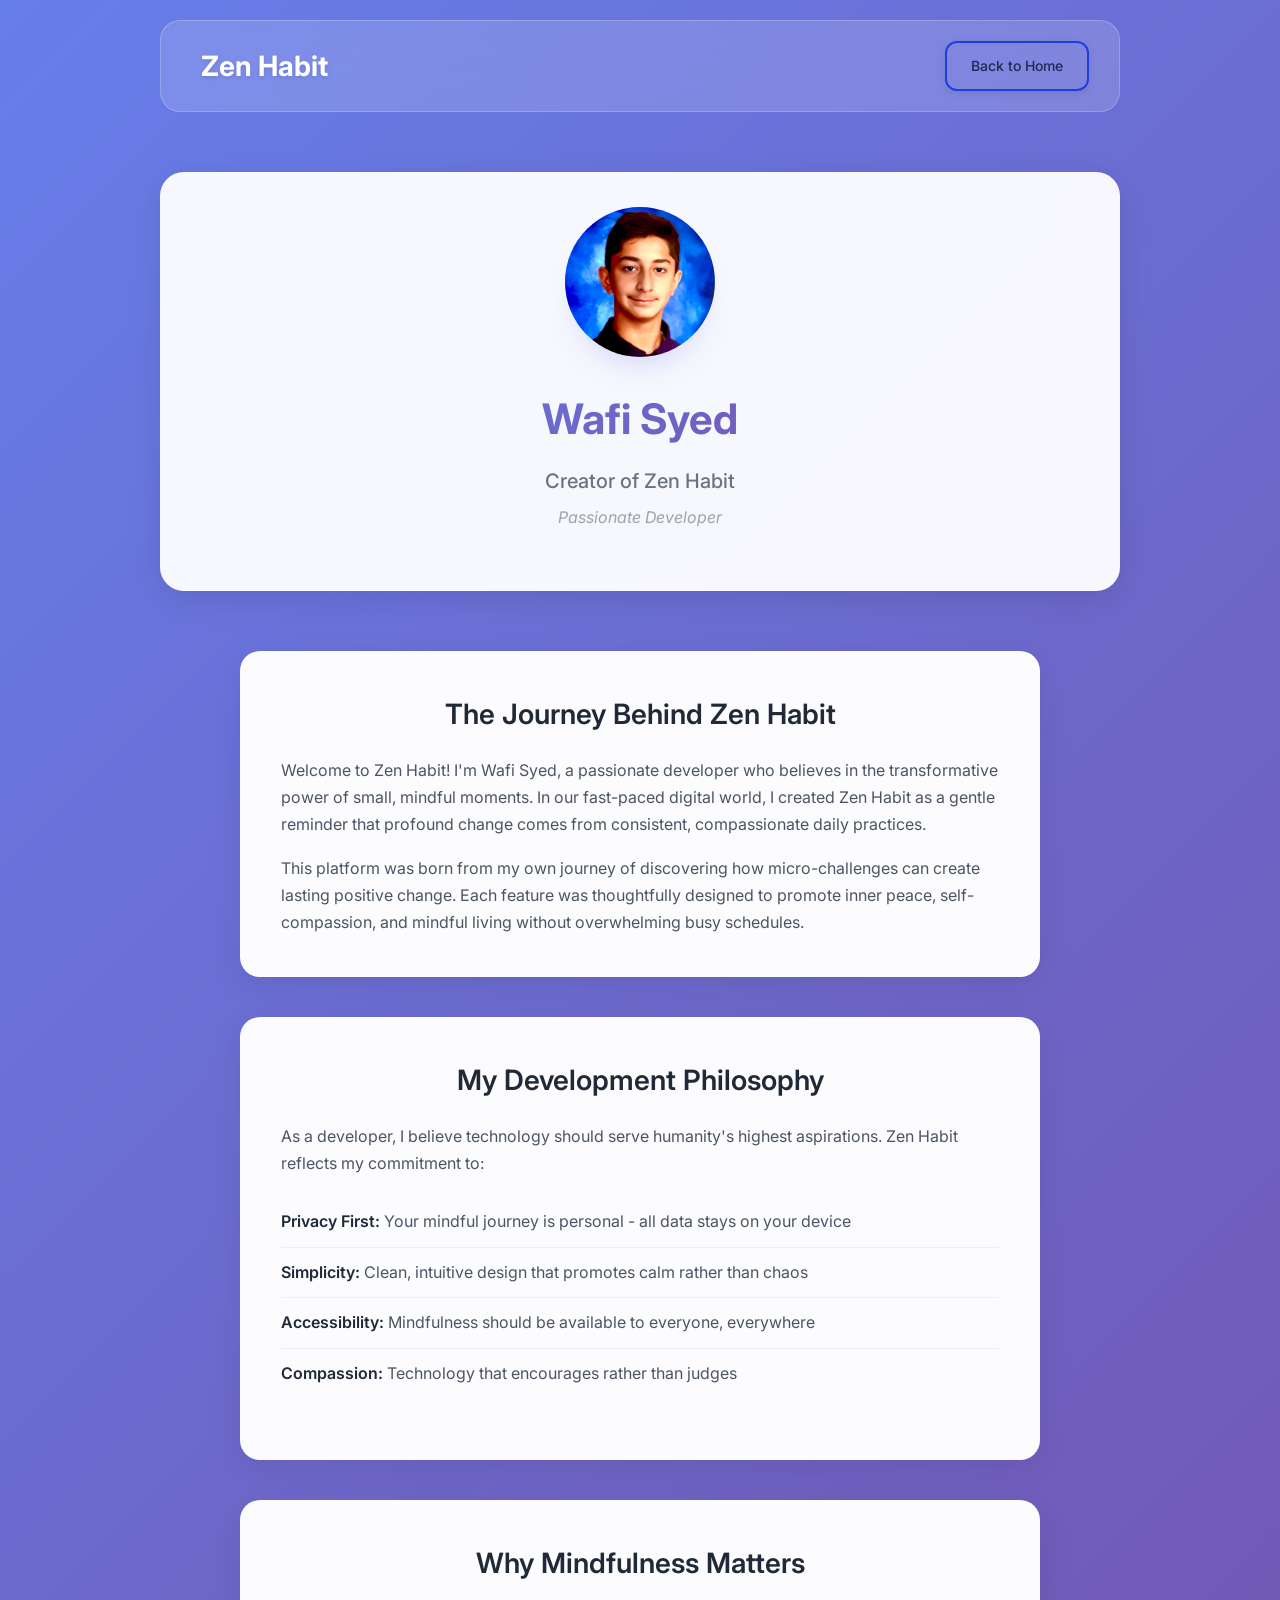
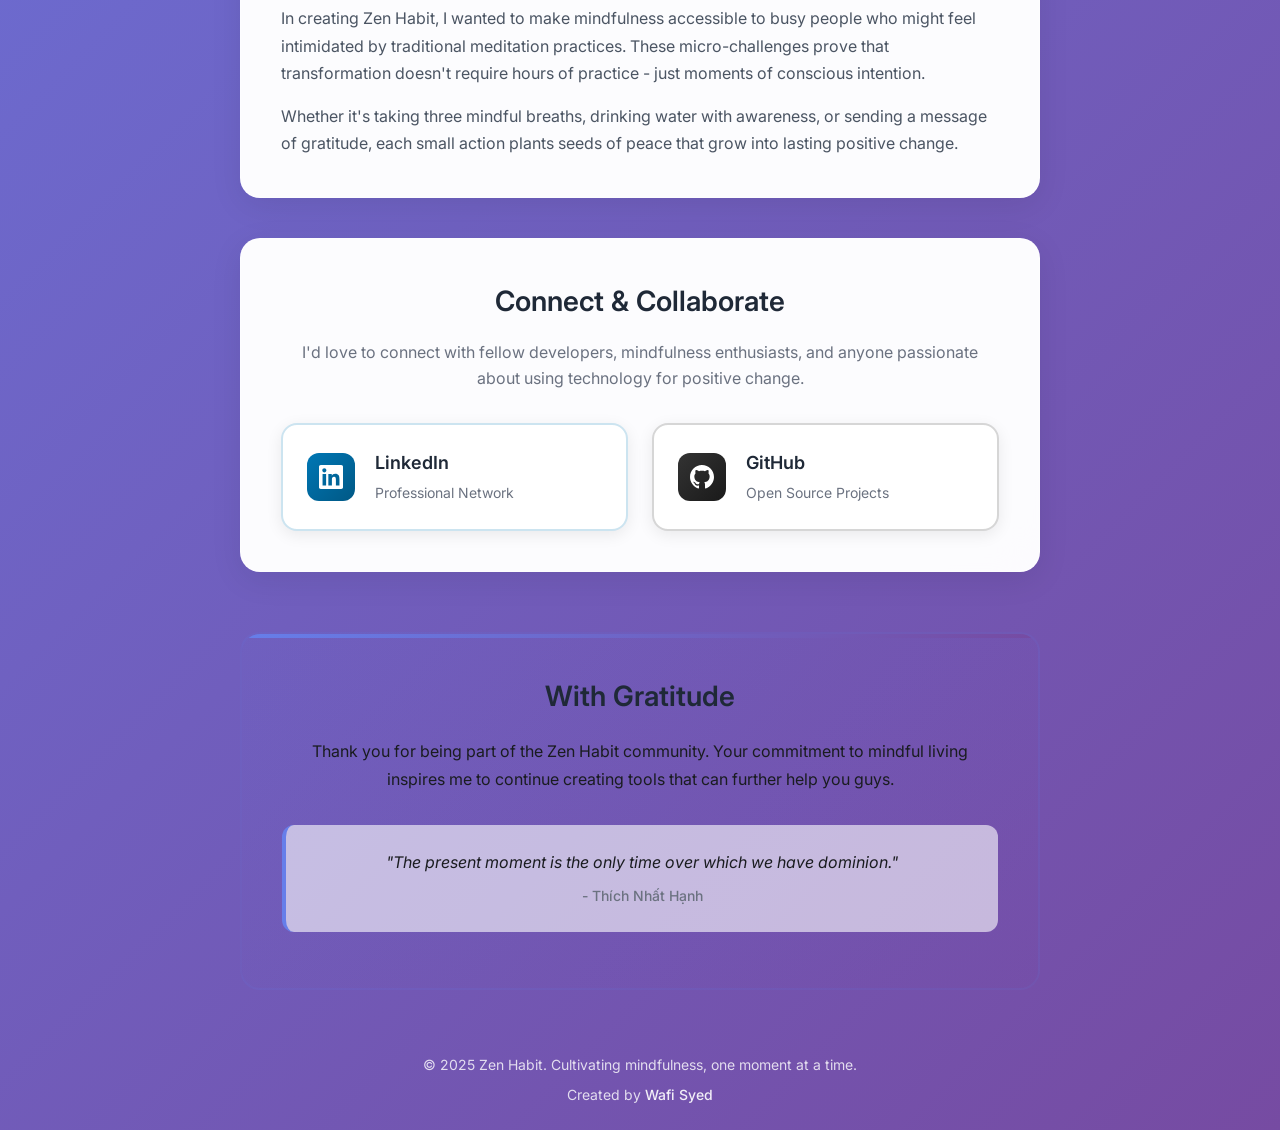
==== commit aa1a84e0: "Update about.html" ====
--- a/about.html
+++ b/about.html
@@ -28,7 +28,7 @@
                     </div>
                     <h1 class="creator-name">Wafi Syed</h1>
                     <p class="creator-title">Creator of Zen Habit</p>
-                    <p class="creator-subtitle">Passionate Developer & Mindfulness Advocate</p>
+                    <p class="creator-subtitle">Passionate Developer</p>
                 </div>
 
                 <div class="about-content">
